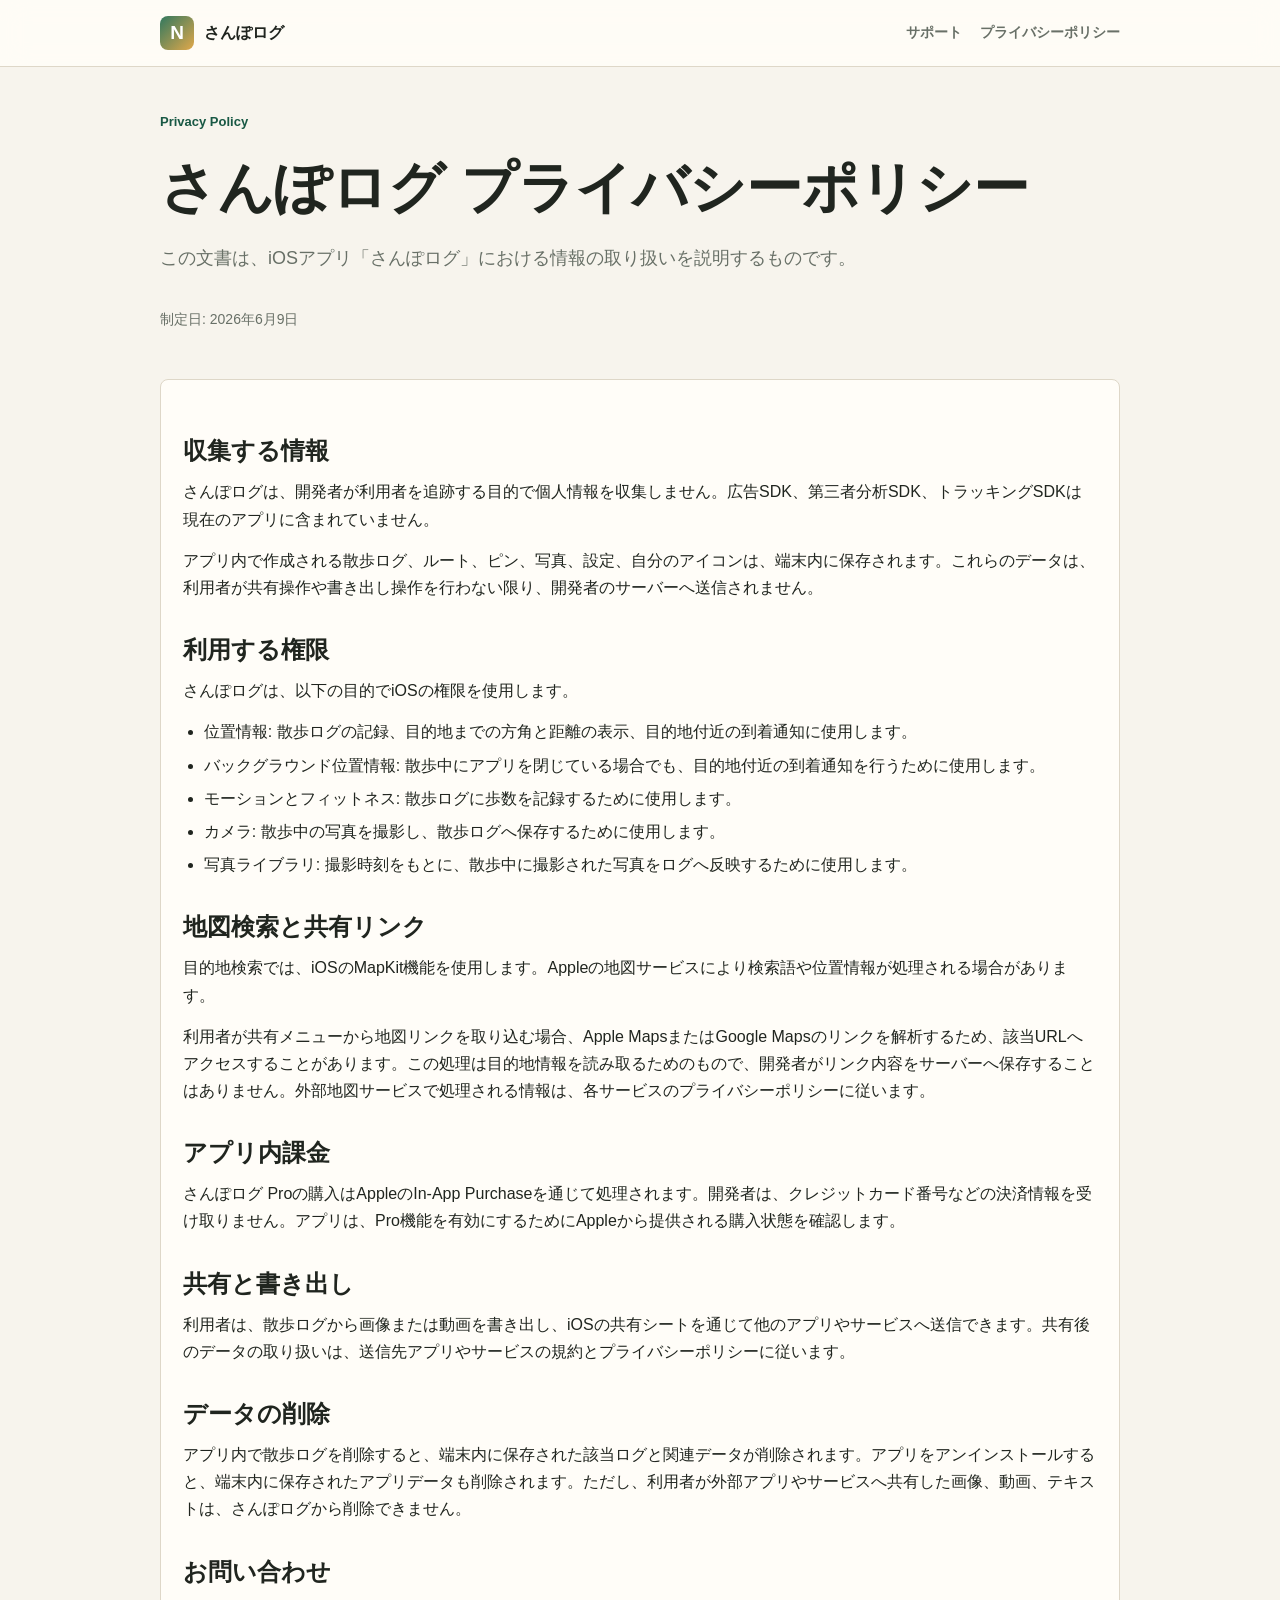
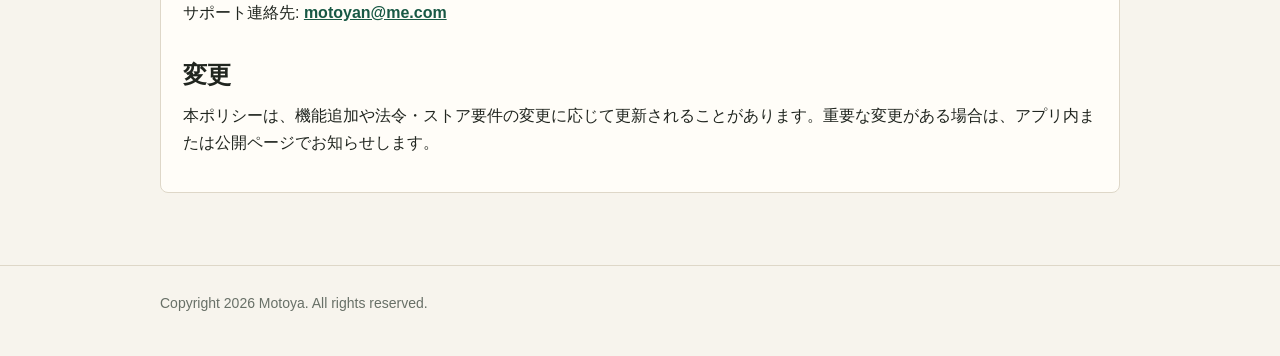
==== privacy.html @ 0aa3362c "Add files via upload" ====
<!doctype html>
<html lang="ja">
<head>
  <meta http-equiv="Content-Type" content="text/html; charset=utf-8">
  <meta name="viewport" content="width=device-width, initial-scale=1">
  <title>さんぽログ プライバシーポリシー</title>
  <meta name="description" content="iOSアプリ さんぽログ のプライバシーポリシーです。">
  <link rel="stylesheet" type="text/css" href="./styles.css">
</head>
<body>
  <div class="site-header">
    <div class="nav">
      <a class="brand" href="./index.html">
        <span class="brand-mark">N</span>
        <span>さんぽログ</span>
      </a>
      <a class="nav-link" href="./support.html">サポート</a>
      <a class="nav-link" href="./privacy.html">プライバシーポリシー</a>
    </div>
  </div>

  <div class="page">
    <div class="hero">
      <p class="eyebrow">Privacy Policy</p>
      <h1>さんぽログ プライバシーポリシー</h1>
      <p class="lede">この文書は、iOSアプリ「さんぽログ」における情報の取り扱いを説明するものです。</p>
      <p class="meta">制定日: 2026年6月9日</p>
    </div>

    <div class="panel">
      <h2>収集する情報</h2>
      <p>さんぽログは、開発者が利用者を追跡する目的で個人情報を収集しません。広告SDK、第三者分析SDK、トラッキングSDKは現在のアプリに含まれていません。</p>
      <p>アプリ内で作成される散歩ログ、ルート、ピン、写真、設定、自分のアイコンは、端末内に保存されます。これらのデータは、利用者が共有操作や書き出し操作を行わない限り、開発者のサーバーへ送信されません。</p>

      <h2>利用する権限</h2>
      <p>さんぽログは、以下の目的でiOSの権限を使用します。</p>
      <ul>
        <li>位置情報: 散歩ログの記録、目的地までの方角と距離の表示、目的地付近の到着通知に使用します。</li>
        <li>バックグラウンド位置情報: 散歩中にアプリを閉じている場合でも、目的地付近の到着通知を行うために使用します。</li>
        <li>モーションとフィットネス: 散歩ログに歩数を記録するために使用します。</li>
        <li>カメラ: 散歩中の写真を撮影し、散歩ログへ保存するために使用します。</li>
        <li>写真ライブラリ: 撮影時刻をもとに、散歩中に撮影された写真をログへ反映するために使用します。</li>
      </ul>

      <h2>地図検索と共有リンク</h2>
      <p>目的地検索では、iOSのMapKit機能を使用します。Appleの地図サービスにより検索語や位置情報が処理される場合があります。</p>
      <p>利用者が共有メニューから地図リンクを取り込む場合、Apple MapsまたはGoogle Mapsのリンクを解析するため、該当URLへアクセスすることがあります。この処理は目的地情報を読み取るためのもので、開発者がリンク内容をサーバーへ保存することはありません。外部地図サービスで処理される情報は、各サービスのプライバシーポリシーに従います。</p>

      <h2>アプリ内課金</h2>
      <p>さんぽログ Proの購入はAppleのIn-App Purchaseを通じて処理されます。開発者は、クレジットカード番号などの決済情報を受け取りません。アプリは、Pro機能を有効にするためにAppleから提供される購入状態を確認します。</p>

      <h2>共有と書き出し</h2>
      <p>利用者は、散歩ログから画像または動画を書き出し、iOSの共有シートを通じて他のアプリやサービスへ送信できます。共有後のデータの取り扱いは、送信先アプリやサービスの規約とプライバシーポリシーに従います。</p>

      <h2>データの削除</h2>
      <p>アプリ内で散歩ログを削除すると、端末内に保存された該当ログと関連データが削除されます。アプリをアンインストールすると、端末内に保存されたアプリデータも削除されます。ただし、利用者が外部アプリやサービスへ共有した画像、動画、テキストは、さんぽログから削除できません。</p>

      <h2>お問い合わせ</h2>
      <p>サポート連絡先: <a href="mailto:motoyan@me.com">motoyan@me.com</a></p>

      <h2>変更</h2>
      <p>本ポリシーは、機能追加や法令・ストア要件の変更に応じて更新されることがあります。重要な変更がある場合は、アプリ内または公開ページでお知らせします。</p>
    </div>
  </div>

  <div class="site-footer">
    <div class="footer-inner">
      <p>Copyright 2026 Motoya. All rights reserved.</p>
    </div>
  </div>
</body>
</html>
---- styles.css ----
:root {
  color-scheme: light;
  --bg: #f7f4ed;
  --paper: #fffdf8;
  --ink: #20251f;
  --muted: #687067;
  --line: #ded7c8;
  --accent: #31785f;
  --accent-dark: #185844;
  --soft: #e8f1e9;
}

* {
  box-sizing: border-box;
}

body {
  margin: 0;
  background: var(--bg);
  color: var(--ink);
  font-family: -apple-system, BlinkMacSystemFont, "Hiragino Sans", "Yu Gothic", "YuGothic", "Segoe UI", sans-serif;
  line-height: 1.7;
}

a {
  color: var(--accent-dark);
  font-weight: 700;
}

.site-header {
  border-bottom: 1px solid var(--line);
  background: rgba(255, 253, 248, 0.88);
  backdrop-filter: blur(14px);
  position: sticky;
  top: 0;
  z-index: 10;
}

.nav {
  width: min(960px, calc(100% - 32px));
  margin: 0 auto;
  min-height: 66px;
  display: flex;
  align-items: center;
  gap: 18px;
}

.brand {
  display: inline-flex;
  align-items: center;
  gap: 10px;
  margin-right: auto;
  text-decoration: none;
  color: var(--ink);
  font-weight: 800;
}

.brand-mark {
  width: 34px;
  height: 34px;
  border-radius: 8px;
  display: grid;
  place-items: center;
  color: #fff;
  background: linear-gradient(135deg, #31785f, #e1a84a);
  font-size: 19px;
}

.nav-link {
  color: var(--muted);
  text-decoration: none;
  font-size: 14px;
}

.nav-link[aria-current="page"] {
  color: var(--accent-dark);
}

.page {
  width: min(960px, calc(100% - 32px));
  margin: 0 auto;
  padding: 44px 0 72px;
}

.hero {
  display: grid;
  gap: 20px;
  margin-bottom: 34px;
}

.eyebrow {
  color: var(--accent-dark);
  font-size: 13px;
  font-weight: 800;
  letter-spacing: 0;
  margin: 0;
}

h1,
h2,
h3 {
  line-height: 1.25;
  letter-spacing: 0;
}

h1 {
  font-size: clamp(34px, 5vw, 56px);
  margin: 0;
}

h2 {
  font-size: 24px;
  margin: 34px 0 12px;
}

h3 {
  font-size: 18px;
  margin: 24px 0 8px;
}

p {
  margin: 0 0 14px;
}

ul {
  margin: 8px 0 20px;
  padding-left: 1.3em;
}

li {
  margin: 6px 0;
}

.lede {
  color: var(--muted);
  font-size: 18px;
  max-width: 720px;
}

.panel {
  background: var(--paper);
  border: 1px solid var(--line);
  border-radius: 8px;
  padding: 22px;
}

.grid {
  display: grid;
  grid-template-columns: repeat(3, minmax(0, 1fr));
  gap: 14px;
}

.callout {
  background: var(--soft);
  border: 1px solid #cbdcca;
  border-radius: 8px;
  padding: 18px;
}

.button-row {
  display: flex;
  flex-wrap: wrap;
  gap: 12px;
  margin-top: 8px;
}

.button {
  display: inline-flex;
  align-items: center;
  min-height: 44px;
  padding: 0 16px;
  border-radius: 8px;
  background: var(--accent);
  color: #fff;
  text-decoration: none;
  font-weight: 800;
}

.button.secondary {
  background: transparent;
  color: var(--accent-dark);
  border: 1px solid var(--line);
}

.meta {
  color: var(--muted);
  font-size: 14px;
}

.site-footer {
  border-top: 1px solid var(--line);
  padding: 26px 0;
  color: var(--muted);
  font-size: 14px;
}

.footer-inner {
  width: min(960px, calc(100% - 32px));
  margin: 0 auto;
}

@media (max-width: 720px) {
  .nav {
    align-items: flex-start;
    flex-direction: column;
    padding: 14px 0;
  }

  .brand {
    margin-right: 0;
  }

  .grid {
    grid-template-columns: 1fr;
  }

  .page {
    padding-top: 32px;
  }
}
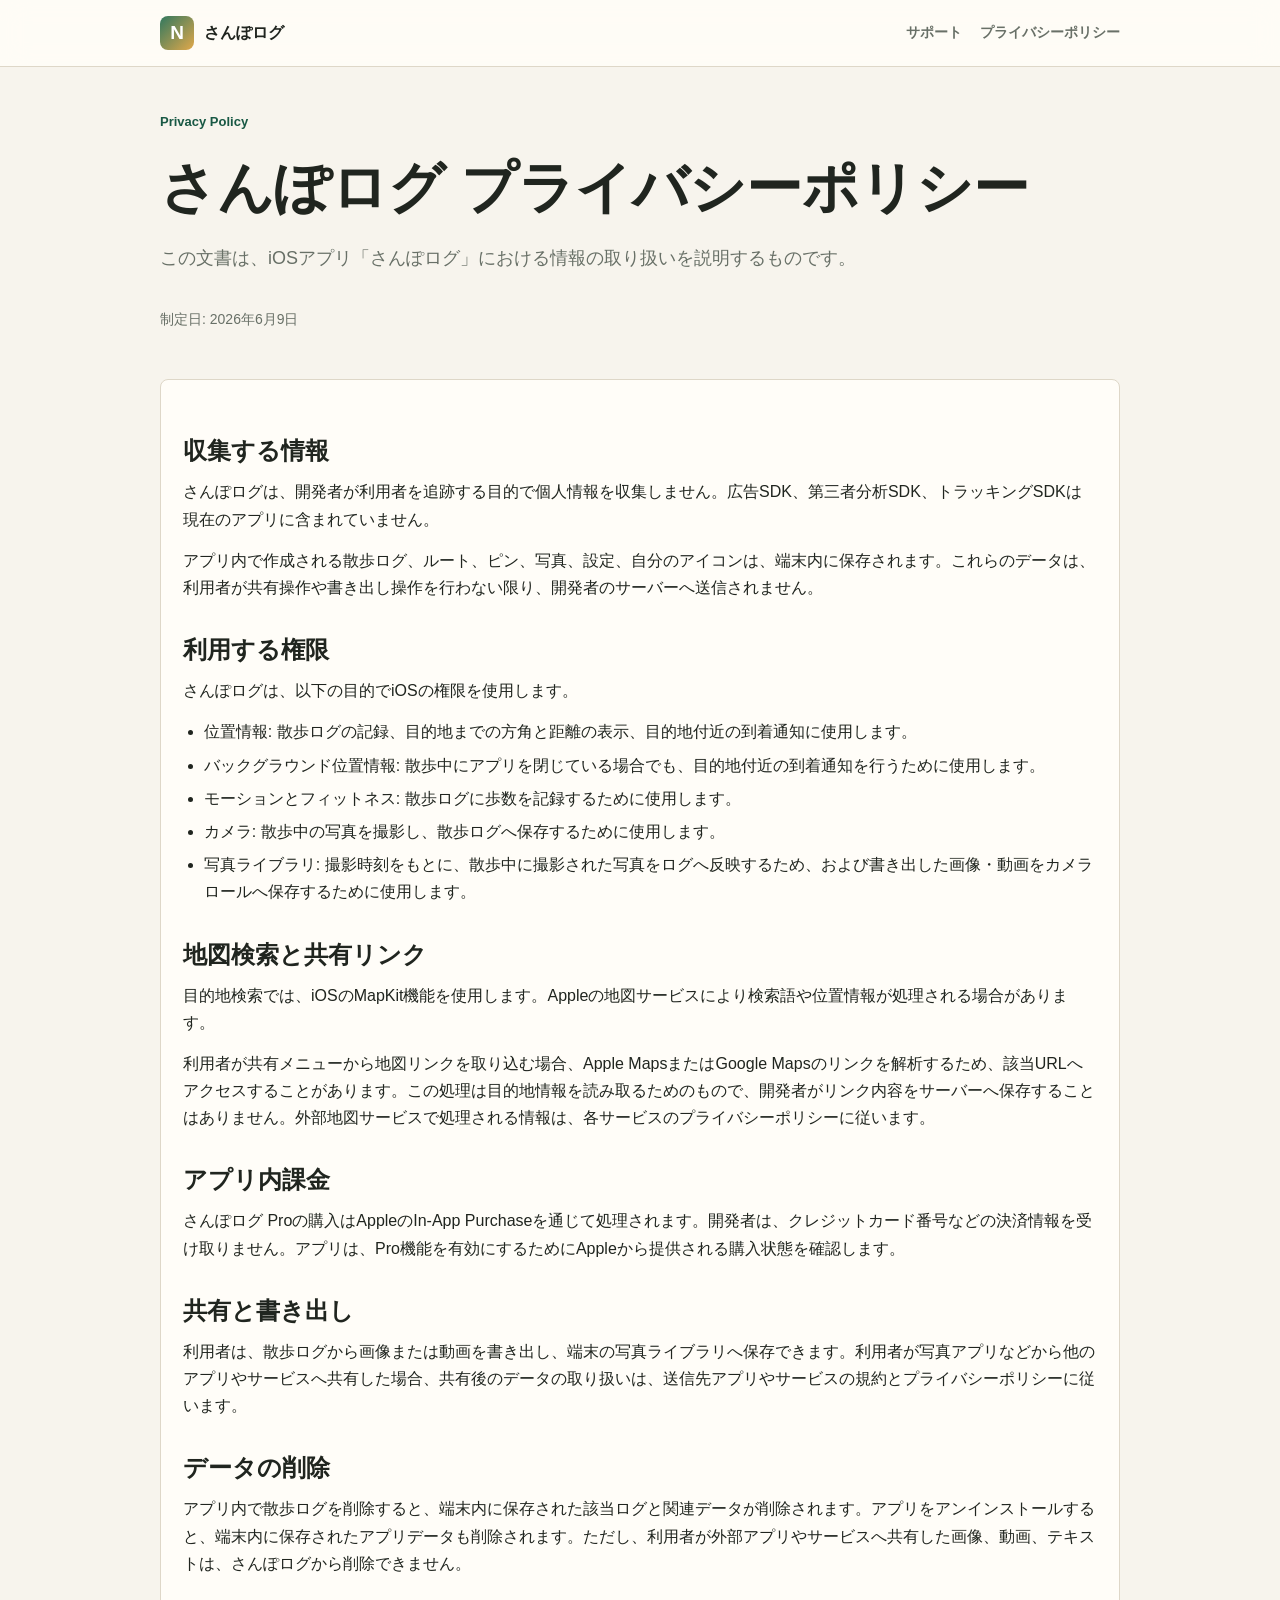
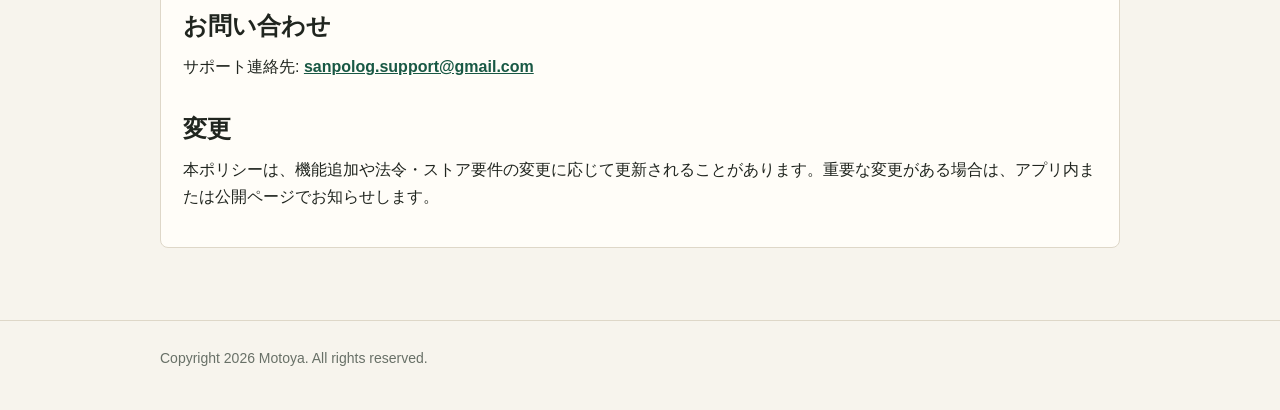
==== commit 798faaa0: "Update privacy.html" ====
--- a/privacy.html
+++ b/privacy.html
@@ -39,7 +39,7 @@
         <li>バックグラウンド位置情報: 散歩中にアプリを閉じている場合でも、目的地付近の到着通知を行うために使用します。</li>
         <li>モーションとフィットネス: 散歩ログに歩数を記録するために使用します。</li>
         <li>カメラ: 散歩中の写真を撮影し、散歩ログへ保存するために使用します。</li>
-        <li>写真ライブラリ: 撮影時刻をもとに、散歩中に撮影された写真をログへ反映するために使用します。</li>
+        <li>写真ライブラリ: 撮影時刻をもとに、散歩中に撮影された写真をログへ反映するため、および書き出した画像・動画をカメラロールへ保存するために使用します。</li>
       </ul>
 
       <h2>地図検索と共有リンク</h2>
@@ -50,13 +50,13 @@
       <p>さんぽログ Proの購入はAppleのIn-App Purchaseを通じて処理されます。開発者は、クレジットカード番号などの決済情報を受け取りません。アプリは、Pro機能を有効にするためにAppleから提供される購入状態を確認します。</p>
 
       <h2>共有と書き出し</h2>
-      <p>利用者は、散歩ログから画像または動画を書き出し、iOSの共有シートを通じて他のアプリやサービスへ送信できます。共有後のデータの取り扱いは、送信先アプリやサービスの規約とプライバシーポリシーに従います。</p>
+      <p>利用者は、散歩ログから画像または動画を書き出し、端末の写真ライブラリへ保存できます。利用者が写真アプリなどから他のアプリやサービスへ共有した場合、共有後のデータの取り扱いは、送信先アプリやサービスの規約とプライバシーポリシーに従います。</p>
 
       <h2>データの削除</h2>
       <p>アプリ内で散歩ログを削除すると、端末内に保存された該当ログと関連データが削除されます。アプリをアンインストールすると、端末内に保存されたアプリデータも削除されます。ただし、利用者が外部アプリやサービスへ共有した画像、動画、テキストは、さんぽログから削除できません。</p>
 
       <h2>お問い合わせ</h2>
-      <p>サポート連絡先: <a href="mailto:motoyan@me.com">motoyan@me.com</a></p>
+      <p>サポート連絡先: <a href="mailto:sanpolog.support@gmail.com">sanpolog.support@gmail.com</a></p>
 
       <h2>変更</h2>
       <p>本ポリシーは、機能追加や法令・ストア要件の変更に応じて更新されることがあります。重要な変更がある場合は、アプリ内または公開ページでお知らせします。</p>
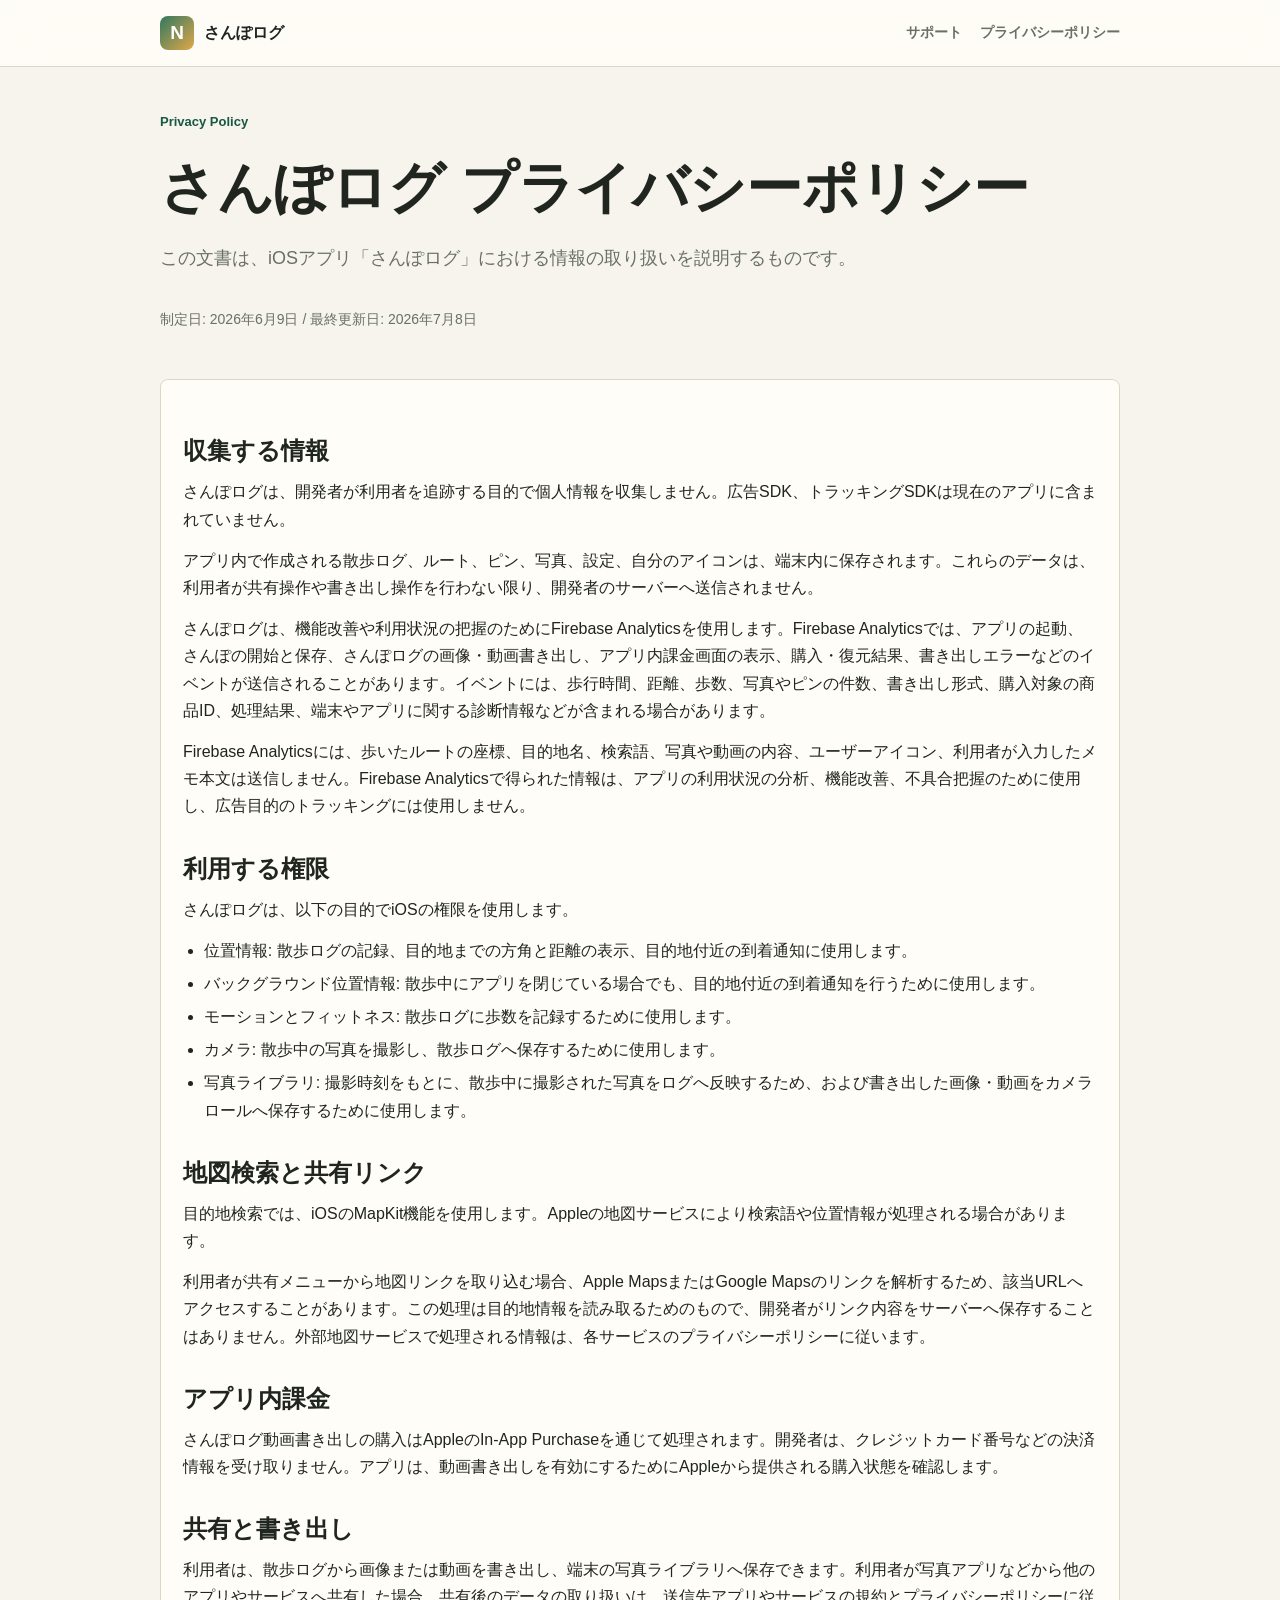
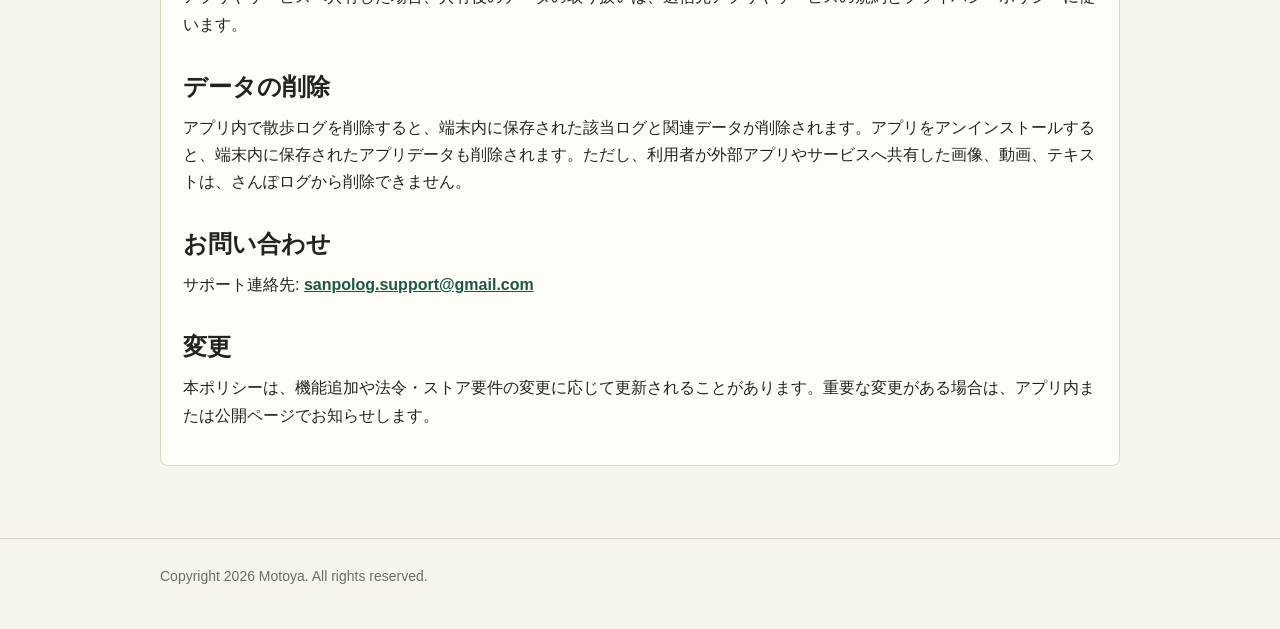
==== commit 2735fe64: "Update privacy policy for Firebase Analytics" ====
--- a/privacy.html
+++ b/privacy.html
@@ -24,13 +24,15 @@
       <p class="eyebrow">Privacy Policy</p>
       <h1>さんぽログ プライバシーポリシー</h1>
       <p class="lede">この文書は、iOSアプリ「さんぽログ」における情報の取り扱いを説明するものです。</p>
-      <p class="meta">制定日: 2026年6月9日</p>
+      <p class="meta">制定日: 2026年6月9日 / 最終更新日: 2026年7月8日</p>
     </div>
 
     <div class="panel">
       <h2>収集する情報</h2>
-      <p>さんぽログは、開発者が利用者を追跡する目的で個人情報を収集しません。広告SDK、第三者分析SDK、トラッキングSDKは現在のアプリに含まれていません。</p>
+      <p>さんぽログは、開発者が利用者を追跡する目的で個人情報を収集しません。広告SDK、トラッキングSDKは現在のアプリに含まれていません。</p>
       <p>アプリ内で作成される散歩ログ、ルート、ピン、写真、設定、自分のアイコンは、端末内に保存されます。これらのデータは、利用者が共有操作や書き出し操作を行わない限り、開発者のサーバーへ送信されません。</p>
+      <p>さんぽログは、機能改善や利用状況の把握のためにFirebase Analyticsを使用します。Firebase Analyticsでは、アプリの起動、さんぽの開始と保存、さんぽログの画像・動画書き出し、アプリ内課金画面の表示、購入・復元結果、書き出しエラーなどのイベントが送信されることがあります。イベントには、歩行時間、距離、歩数、写真やピンの件数、書き出し形式、購入対象の商品ID、処理結果、端末やアプリに関する診断情報などが含まれる場合があります。</p>
+      <p>Firebase Analyticsには、歩いたルートの座標、目的地名、検索語、写真や動画の内容、ユーザーアイコン、利用者が入力したメモ本文は送信しません。Firebase Analyticsで得られた情報は、アプリの利用状況の分析、機能改善、不具合把握のために使用し、広告目的のトラッキングには使用しません。</p>
 
       <h2>利用する権限</h2>
       <p>さんぽログは、以下の目的でiOSの権限を使用します。</p>
@@ -47,7 +49,7 @@
       <p>利用者が共有メニューから地図リンクを取り込む場合、Apple MapsまたはGoogle Mapsのリンクを解析するため、該当URLへアクセスすることがあります。この処理は目的地情報を読み取るためのもので、開発者がリンク内容をサーバーへ保存することはありません。外部地図サービスで処理される情報は、各サービスのプライバシーポリシーに従います。</p>
 
       <h2>アプリ内課金</h2>
-      <p>さんぽログ Proの購入はAppleのIn-App Purchaseを通じて処理されます。開発者は、クレジットカード番号などの決済情報を受け取りません。アプリは、Pro機能を有効にするためにAppleから提供される購入状態を確認します。</p>
+      <p>さんぽログ動画書き出しの購入はAppleのIn-App Purchaseを通じて処理されます。開発者は、クレジットカード番号などの決済情報を受け取りません。アプリは、動画書き出しを有効にするためにAppleから提供される購入状態を確認します。</p>
 
       <h2>共有と書き出し</h2>
       <p>利用者は、散歩ログから画像または動画を書き出し、端末の写真ライブラリへ保存できます。利用者が写真アプリなどから他のアプリやサービスへ共有した場合、共有後のデータの取り扱いは、送信先アプリやサービスの規約とプライバシーポリシーに従います。</p>
